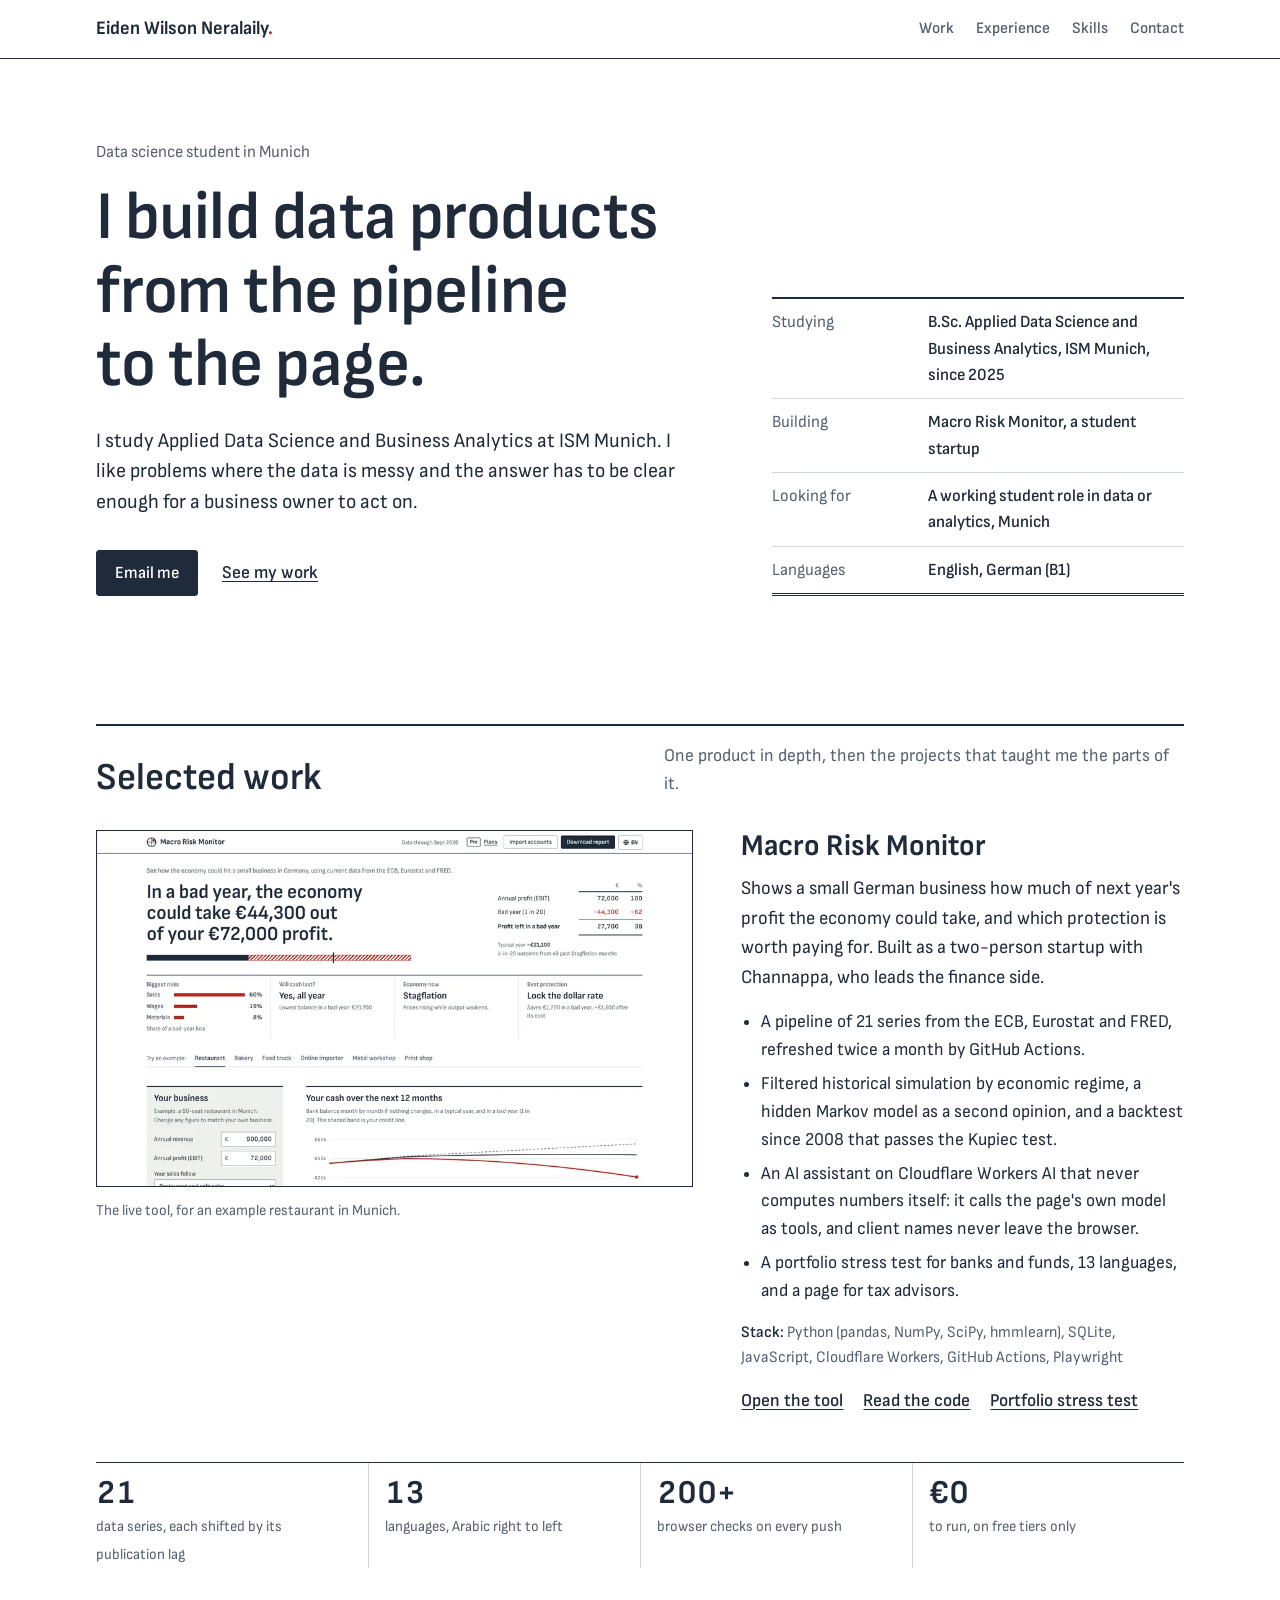
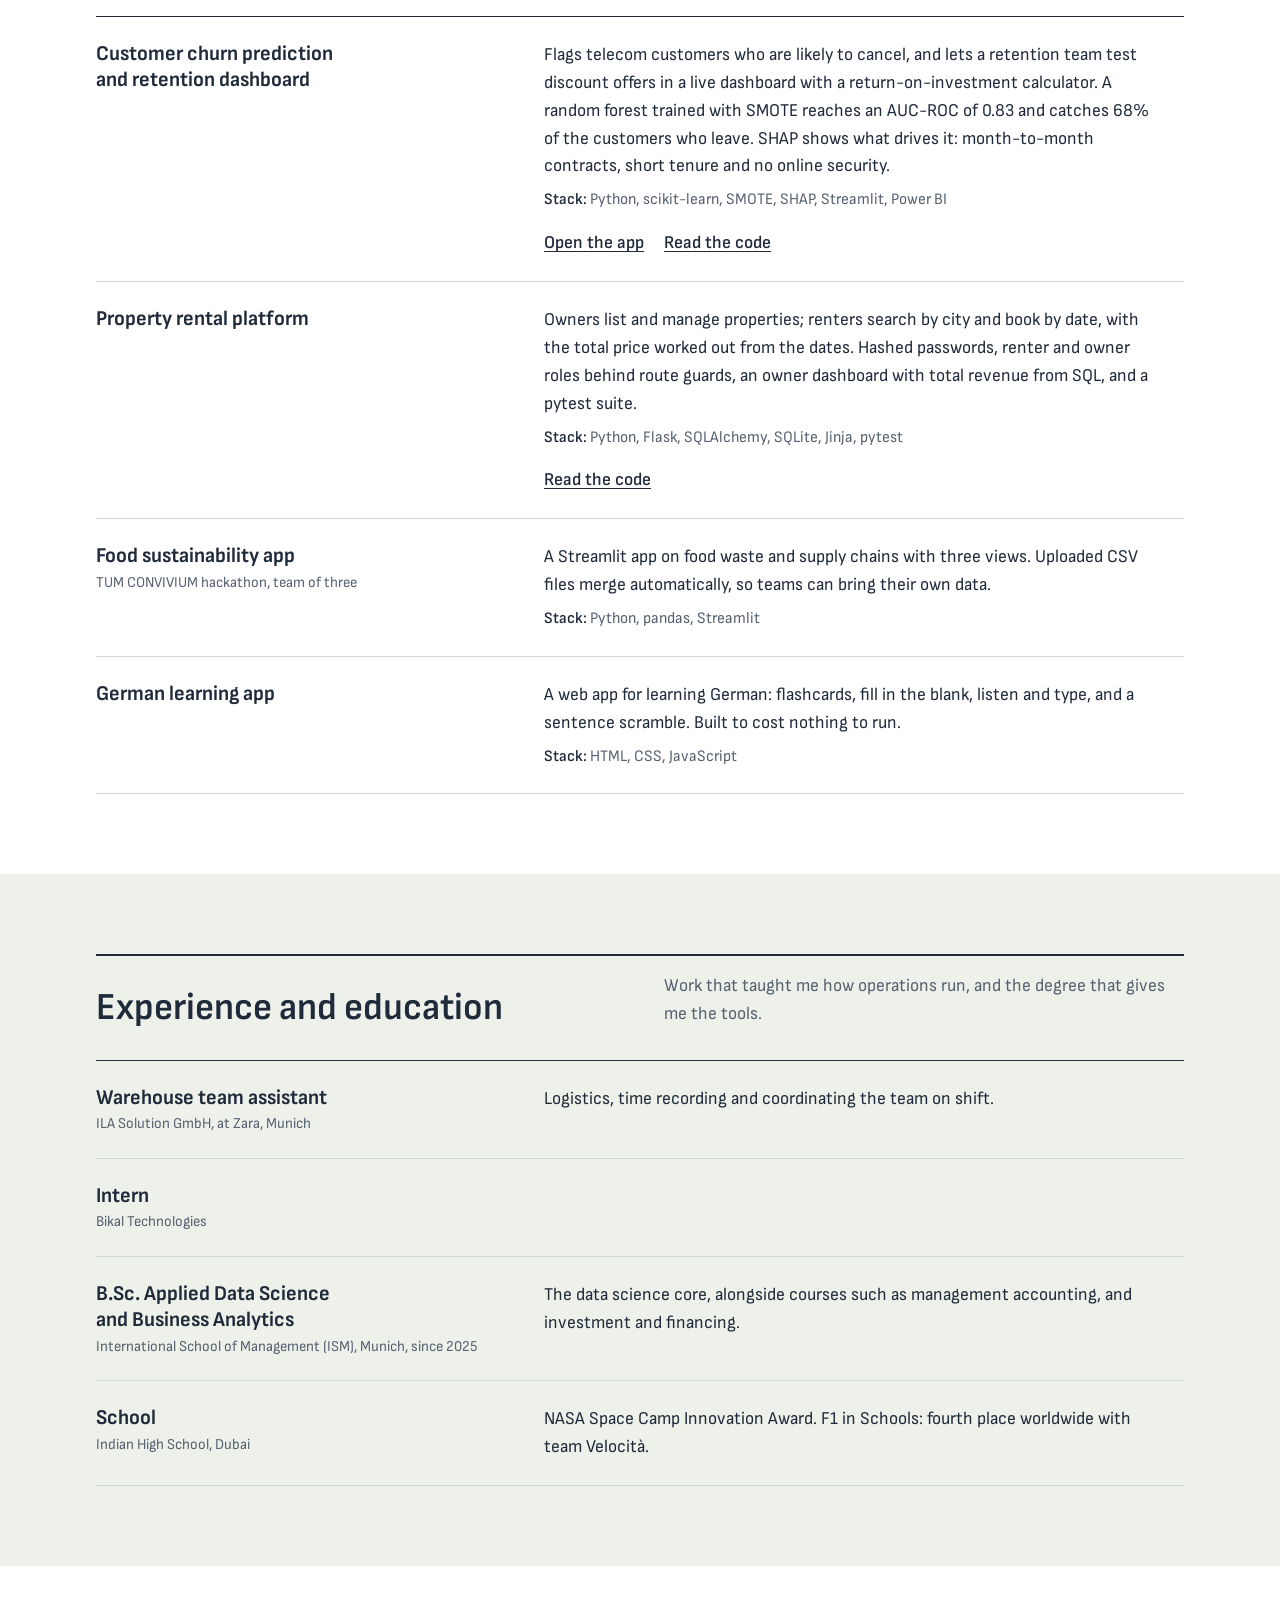
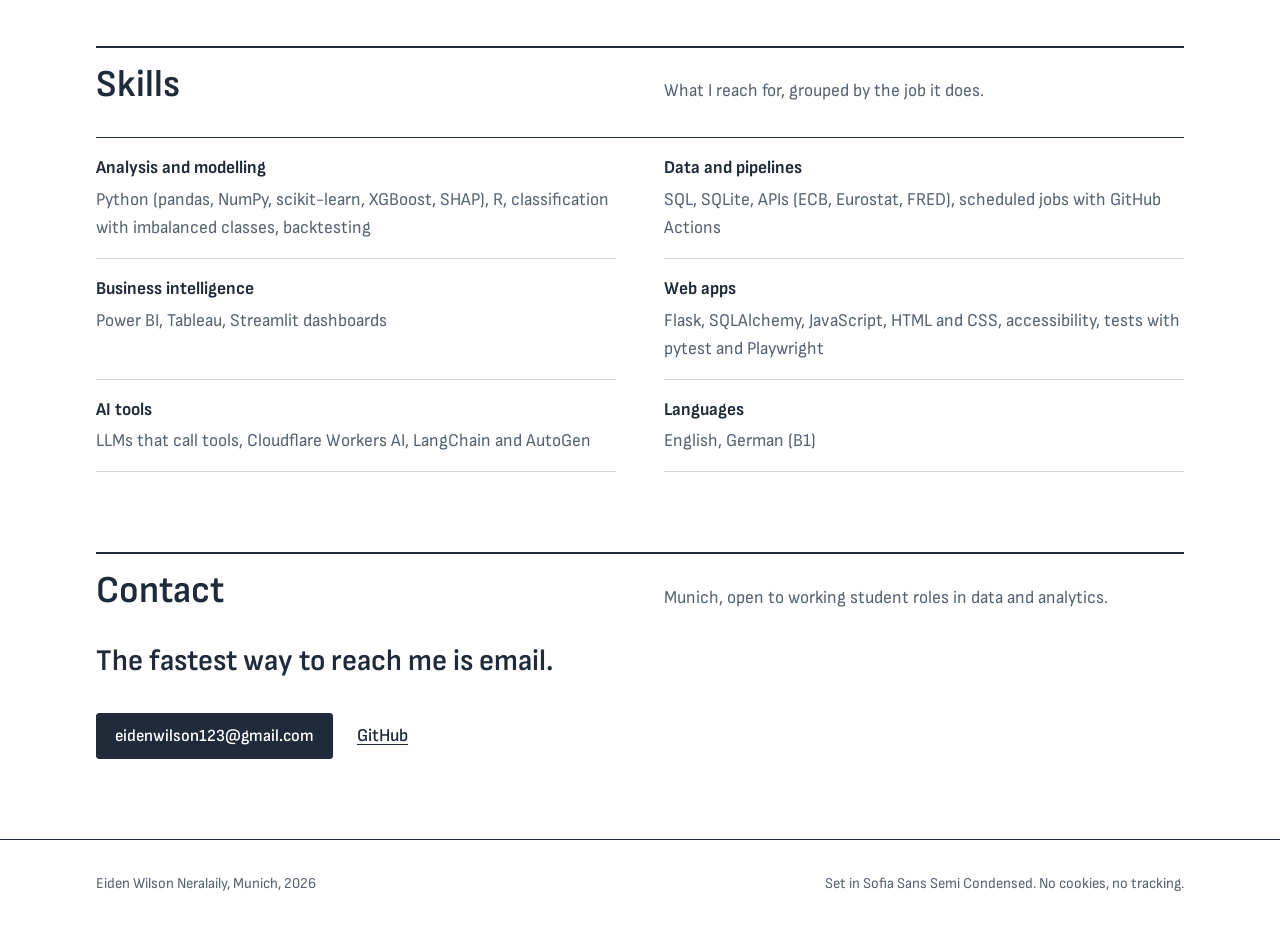
==== index.html @ e524fcc3 "Personal site: one page in the Macro Risk Monitor design Co-Authored-By: Claude Opus 5.5 <noreply@an" ====
<!doctype html>
<html lang="en">
<head>
<meta charset="utf-8">
<meta name="viewport" content="width=device-width,initial-scale=1,viewport-fit=cover">
<title>Eiden Wilson Neralaily | Data science student, Munich</title>
<meta name="description" content="Data science student at ISM Munich who builds data products end to end: pipelines, models and the web apps people use them in. Open to working student roles.">
<link rel="canonical" href="https://eidenwilson.github.io/">
<meta property="og:type" content="profile">
<meta property="og:title" content="Eiden Wilson Neralaily | Data science student, Munich">
<meta property="og:description" content="I build data products end to end, from the pipeline to the page. Open to working student roles in data and analytics in Munich.">
<meta property="og:url" content="https://eidenwilson.github.io/">
<meta property="og:image" content="https://eidenwilson.github.io/assets/img/og.png">
<meta property="og:image:width" content="1200">
<meta property="og:image:height" content="630">
<meta name="twitter:card" content="summary_large_image">
<meta name="theme-color" content="#ffffff">
<link rel="icon" href="favicon.svg" type="image/svg+xml">
<link rel="preload" href="assets/fonts/sofia-sans-semi-condensed-latin.woff2" as="font" type="font/woff2" crossorigin>
<link rel="stylesheet" href="assets/css/style.css">
<script type="application/ld+json">{"@context":"https://schema.org","@type":"Person","name":"Eiden Wilson Neralaily","url":"https://eidenwilson.github.io/","jobTitle":"Student, Applied Data Science and Business Analytics","affiliation":{"@type":"CollegeOrUniversity","name":"International School of Management (ISM), Munich"},"address":{"@type":"PostalAddress","addressLocality":"Munich","addressCountry":"DE"},"sameAs":["https://github.com/EidenWilson"],"knowsAbout":["Data science","Machine learning","Data pipelines","Business intelligence","Python","SQL","Power BI"],"knowsLanguage":["en","de"]}</script>
</head>
<body>
<a class="skip" href="#main">Skip to content</a>
<header class="bar"><div class="wrap">
  <a class="name" href="#main">Eiden Wilson Neralaily<span>.</span></a>
  <nav aria-label="Sections">
    <a href="#work">Work</a>
    <a href="#experience">Experience</a>
    <a href="#skills">Skills</a>
    <a href="#contact">Contact</a>
  </nav>
</div></header>

<main id="main">
<section class="hero">
  <div class="wrap">
    <div>
      <p class="kicker">Data science student in Munich</p>
      <h1>I build data products from the pipeline to the page.</h1>
      <p class="lead">I study Applied Data Science and Business Analytics at ISM Munich. I like problems where the data is messy and the answer has to be clear enough for a business owner to act on.</p>
      <div class="actions"><a class="btn" href="mailto:eidenwilson123@gmail.com">Email me</a><a href="#work">See my work</a></div>
    </div>
    <table class="facts">
      <caption class="sr">At a glance</caption>
      <tbody>
        <tr><th scope="row">Studying</th><td>B.Sc. Applied Data Science and Business Analytics, ISM Munich, since 2025</td></tr>
        <tr><th scope="row">Building</th><td>Macro Risk Monitor, a student startup</td></tr>
        <tr><th scope="row">Looking for</th><td>A working student role in data or analytics, Munich</td></tr>
        <tr><th scope="row">Languages</th><td>English, German (B1)</td></tr>
      </tbody>
    </table>
  </div>
</section>

<section class="sec" id="work" aria-labelledby="h-work">
  <div class="wrap">
    <div class="head"><h2 id="h-work">Selected work</h2><p>One product in depth, then the projects that taught me the parts of it.</p></div>
    <article class="lead-work" aria-labelledby="h-mrm">
      <figure class="shot">
        <picture>
          <source type="image/webp" srcset="assets/img/macro-risk-monitor-960.webp 960w, assets/img/macro-risk-monitor.webp 1440w" sizes="(max-width: 900px) 100vw, 640px">
          <img src="assets/img/macro-risk-monitor.webp" width="1440" height="860" alt="Macro Risk Monitor for an example restaurant: in a bad year the economy could take €44,300 of its €72,000 profit, written out as a statement next to the headline">
        </picture>
        <figcaption>The live tool, for an example restaurant in Munich.</figcaption>
      </figure>
      <div>
        <h3 id="h-mrm">Macro Risk Monitor</h3>
        <p class="what">Shows a small German business how much of next year's profit the economy could take, and which protection is worth paying for. Built as a two-person startup with Channappa, who leads the finance side.</p>
        <ul>
          <li>A pipeline of 21 series from the ECB, Eurostat and FRED, refreshed twice a month by GitHub Actions.</li>
          <li>Filtered historical simulation by economic regime, a hidden Markov model as a second opinion, and a backtest since 2008 that passes the Kupiec test.</li>
          <li>An AI assistant on Cloudflare Workers AI that never computes numbers itself: it calls the page's own model as tools, and client names never leave the browser.</li>
          <li>A portfolio stress test for banks and funds, 13 languages, and a page for tax advisors.</li>
        </ul>
        <p class="stack"><b>Stack:</b> Python (pandas, NumPy, SciPy, hmmlearn), SQLite, JavaScript, Cloudflare Workers, GitHub Actions, Playwright</p>
        <p class="links"><a href="https://eidenwilson.github.io/macro-risk-monitor/">Open the tool</a><a href="https://github.com/EidenWilson/macro-risk-monitor">Read the code</a><a href="https://eidenwilson.github.io/macro-risk-monitor/portfolio/">Portfolio stress test</a></p>
      </div>
    </article>
    <div class="figs" aria-label="Macro Risk Monitor in numbers">
      <div><b>21</b><span>data series, each shifted by its publication lag</span></div>
      <div><b>13</b><span>languages, Arabic right to left</span></div>
      <div><b>200+</b><span>browser checks on every push</span></div>
      <div><b>€0</b><span>to run, on free tiers only</span></div>
    </div>
    <ul class="rows">
      <li>
        <h3>Customer churn prediction and retention dashboard</h3>
        <div><p>Flags telecom customers who are likely to cancel, and lets a retention team test discount offers in a live dashboard with a return-on-investment calculator. A random forest trained with SMOTE reaches an AUC-ROC of 0.83 and catches 68% of the customers who leave. SHAP shows what drives it: month-to-month contracts, short tenure and no online security.</p>
        <p class="stack"><b>Stack:</b> Python, scikit-learn, SMOTE, SHAP, Streamlit, Power BI</p>
        <p class="links"><a href="https://customer-churn-prediction-telco-xfxatqmebefxlntqlwvkkf.streamlit.app/">Open the app</a><a href="https://github.com/EidenWilson/customer-churn-prediction-telco">Read the code</a></p></div>
      </li>
      <li>
        <h3>Property rental platform</h3>
        <div><p>Owners list and manage properties; renters search by city and book by date, with the total price worked out from the dates. Hashed passwords, renter and owner roles behind route guards, an owner dashboard with total revenue from SQL, and a pytest suite.</p>
        <p class="stack"><b>Stack:</b> Python, Flask, SQLAlchemy, SQLite, Jinja, pytest</p>
        <p class="links"><a href="https://github.com/EidenWilson/Rental-house-system">Read the code</a></p></div>
      </li>
      <li>
        <h3>Food sustainability app<span class="meta">TUM CONVIVIUM hackathon, team of three</span></h3>
        <div><p>A Streamlit app on food waste and supply chains with three views. Uploaded CSV files merge automatically, so teams can bring their own data.</p>
        <p class="stack"><b>Stack:</b> Python, pandas, Streamlit</p></div>
      </li>
      <li>
        <h3>German learning app</h3>
        <div><p>A web app for learning German: flashcards, fill in the blank, listen and type, and a sentence scramble. Built to cost nothing to run.</p>
        <p class="stack"><b>Stack:</b> HTML, CSS, JavaScript</p></div>
      </li>
    </ul>
  </div>
</section>

<section class="sec tint" id="experience" aria-labelledby="h-exp">
  <div class="wrap">
    <div class="head"><h2 id="h-exp">Experience and education</h2><p>Work that taught me how operations run, and the degree that gives me the tools.</p></div>
    <ul class="rows">
      <li><h3>Warehouse team assistant<span class="meta">ILA Solution GmbH, at Zara, Munich</span></h3><div><p>Logistics, time recording and coordinating the team on shift.</p></div></li>
      <li><h3>Intern<span class="meta">Bikal Technologies</span></h3><div></div></li>
      <li><h3>B.Sc. Applied Data Science and Business Analytics<span class="meta">International School of Management (ISM), Munich, since 2025</span></h3><div><p>The data science core, alongside courses such as management accounting, and investment and financing.</p></div></li>
      <li><h3>School<span class="meta">Indian High School, Dubai</span></h3><div><p>NASA Space Camp Innovation Award. F1 in Schools: fourth place worldwide with team Velocità.</p></div></li>
    </ul>
  </div>
</section>

<section class="sec" id="skills" aria-labelledby="h-skills">
  <div class="wrap">
    <div class="head"><h2 id="h-skills">Skills</h2><p>What I reach for, grouped by the job it does.</p></div>
    <dl class="skills">
      <div><dt>Analysis and modelling</dt><dd>Python (pandas, NumPy, scikit-learn, XGBoost, SHAP), R, classification with imbalanced classes, backtesting</dd></div>
      <div><dt>Data and pipelines</dt><dd>SQL, SQLite, APIs (ECB, Eurostat, FRED), scheduled jobs with GitHub Actions</dd></div>
      <div><dt>Business intelligence</dt><dd>Power BI, Tableau, Streamlit dashboards</dd></div>
      <div><dt>Web apps</dt><dd>Flask, SQLAlchemy, JavaScript, HTML and CSS, accessibility, tests with pytest and Playwright</dd></div>
      <div><dt>AI tools</dt><dd>LLMs that call tools, Cloudflare Workers AI, LangChain and AutoGen</dd></div>
      <div><dt>Languages</dt><dd>English, German (B1)</dd></div>
    </dl>
  </div>
</section>

<section class="sec contact" id="contact" aria-labelledby="h-contact" style="padding-top:0">
  <div class="wrap">
    <div class="head"><h2 id="h-contact">Contact</h2><p>Munich, open to working student roles in data and analytics.</p></div>
    <p class="say">The fastest way to reach me is email.</p>
    <div class="actions"><a class="btn" href="mailto:eidenwilson123@gmail.com">eidenwilson123@gmail.com</a><a href="https://github.com/EidenWilson">GitHub</a></div>
  </div>
</section>
</main>

<footer class="foot"><div class="wrap">
  <p>Eiden Wilson Neralaily, Munich, 2026</p>
  <p>Set in Sofia Sans Semi Condensed. No cookies, no tracking.</p>
</div></footer>
</body>
</html>
---- assets/css/style.css ----
/* Eiden Wilson Neralaily: personal site. Same visual system as Macro Risk Monitor, a bookkeeping sheet:
   white paper, blue-black ink, red for the one accent, ruled sections instead of cards, tabular figures.
   Sofia Sans Semi Condensed (SIL Open Font License 1.1, assets/fonts/OFL.txt) is served from this site. */
@font-face{font-family:"Sofia Sans SC";font-style:normal;font-display:swap;font-weight:1 1000;src:url(../fonts/sofia-sans-semi-condensed-latin.woff2) format("woff2");unicode-range:U+0000-00FF,U+0131,U+0152-0153,U+02BB-02BC,U+02C6,U+02DA,U+02DC,U+0304,U+0308,U+0329,U+2000-206F,U+20AC,U+2122,U+2191,U+2193,U+2212,U+2215,U+FEFF,U+FFFD}
@font-face{font-family:"Sofia Sans SC";font-style:normal;font-display:swap;font-weight:1 1000;src:url(../fonts/sofia-sans-semi-condensed-latin-ext.woff2) format("woff2");unicode-range:U+0100-02BA,U+02BD-02C5,U+02C7-02CC,U+02CE-02D7,U+02DD-02FF,U+0304,U+0308,U+0329,U+1D00-1DBF,U+1E00-1E9F,U+1EF2-1EFF,U+2020,U+20A0-20AB,U+20AD-20C0,U+2113,U+2C60-2C7F,U+A720-A7FF}

:root{
  --bg:#ffffff; --sunk:#edf1ea; --ink:#1f2a3a; --ink-2:#36445c; --muted:#566170; --line:#cfd6dc; --field-line:#8e9aa6; --red:#b3261e;
  --f:"Sofia Sans SC",ui-sans-serif,system-ui,-apple-system,"Segoe UI",sans-serif;
  --s2:8px; --s3:12px; --s4:16px; --s5:24px; --s6:32px; --s7:48px; --s8:80px; --s9:120px;
  --max:1120px;
  color-scheme:light;
}
*{box-sizing:border-box}
html{-webkit-text-size-adjust:100%;scroll-padding-top:72px}
body{margin:0;background:var(--bg);color:var(--ink);font-family:var(--f);font-size:18px;line-height:1.55}
img{display:block;max-width:100%;height:auto}
a{color:var(--ink);text-decoration:underline;text-decoration-thickness:1px;text-underline-offset:3px}
a:hover{text-decoration-thickness:2px}
:focus-visible{outline:2px solid var(--ink);outline-offset:3px}
.skip{position:absolute;left:-9999px;top:8px;background:var(--ink);color:#fff;padding:8px 12px;z-index:50;text-decoration:none}
.skip:focus{left:8px}
.wrap{max-width:var(--max);margin:0 auto;padding-left:max(16px,env(safe-area-inset-left,0px));padding-right:max(16px,env(safe-area-inset-right,0px))}
h1,h2,h3{margin:0;line-height:1.08;text-wrap:balance}
p{margin:0}

.bar{position:sticky;top:0;z-index:20;background:var(--bg);border-bottom:1px solid var(--ink)}
.bar .wrap{display:flex;align-items:center;gap:8px 24px;min-height:58px;flex-wrap:wrap;padding-block:6px}
.name{font-weight:700;font-size:19px;text-decoration:none;margin-inline-end:auto}
.name span{color:var(--red)}
.bar nav{display:flex;gap:4px 22px;flex-wrap:wrap;font-size:16px}
.bar nav a{text-decoration:none;color:var(--muted);font-weight:600;padding:6px 0}
.bar nav a:hover{color:var(--ink)}

.btn{display:inline-flex;align-items:center;justify-content:center;min-height:44px;padding:9px 18px;border-radius:3px;border:1px solid var(--ink);background:var(--ink);color:#fff;font-size:17px;font-weight:600;text-decoration:none;white-space:nowrap}
.btn:hover{background:var(--ink-2);border-color:var(--ink-2)}
.actions{display:flex;flex-wrap:wrap;align-items:center;gap:12px 24px;margin-top:var(--s6)}
.actions a:not(.btn){font-weight:600}

.hero{padding-block:var(--s8) var(--s7)}
.hero .wrap{display:grid;grid-template-columns:minmax(0,1.3fr) minmax(280px,.9fr);gap:var(--s7) var(--s8);align-items:end}
.kicker{font-size:17px;color:var(--muted);margin-bottom:var(--s4)}
h1{font-size:clamp(40px,5.6vw,68px);font-weight:650;letter-spacing:-.008em;max-width:16ch}
.lead{font-size:clamp(19px,1.6vw,21px);line-height:1.5;max-width:56ch;margin-top:var(--s5)}

/* facts set like a statement: label left, entry right, ruled */
.facts{width:100%;border-collapse:collapse;font-size:17px;border-top:2px solid var(--ink)}
.facts th,.facts td{padding:10px 0;border-bottom:1px solid var(--line);vertical-align:top;text-align:start}
.facts th{font-weight:400;color:var(--muted);width:38%;padding-inline-end:16px}
.facts td{font-weight:600}
.facts tr:last-child :is(th,td){border-bottom:3px double var(--ink)}

.sec{padding-block:var(--s8)}
.head{border-top:2px solid var(--ink);padding-top:var(--s4);display:grid;grid-template-columns:minmax(0,1fr) minmax(0,1fr);gap:var(--s4) var(--s7);align-items:end;margin-bottom:var(--s6)}
.head h2{font-size:clamp(28px,3.2vw,38px);font-weight:650}
.head p{color:var(--muted);max-width:52ch}
.tint{background:var(--sunk)}

/* the main project: the picture is the subject */
.lead-work{display:grid;grid-template-columns:minmax(0,1.35fr) minmax(0,1fr);gap:var(--s6) var(--s7);align-items:start}
.shot{margin:0}
.shot img{border:1px solid var(--ink);background:#fff}
.shot figcaption{font-size:15px;color:var(--muted);margin-top:var(--s3)}
.lead-work h3{font-size:30px;font-weight:700}
.lead-work .what{margin-top:var(--s3);font-size:19px}
.lead-work ul{margin:var(--s4) 0 0;padding-inline-start:20px;display:grid;gap:6px}
.stack{margin-top:var(--s4);font-size:16px;color:var(--muted)}
.stack b{color:var(--ink);font-weight:600}
.links{display:flex;flex-wrap:wrap;gap:6px 20px;margin-top:var(--s4);font-weight:600}
.figs{display:grid;grid-template-columns:repeat(4,minmax(0,1fr));border-top:1px solid var(--ink);margin-top:var(--s7)}
.figs div{padding:var(--s3) var(--s4) 0;border-inline-start:1px solid var(--line)}
.figs div:first-child{border-inline-start:0;padding-inline-start:0}
.figs b{display:block;font-size:clamp(26px,2.6vw,34px);line-height:1.1;font-variant-numeric:tabular-nums}
.figs span{font-size:15px;color:var(--muted)}

/* everything else: one ruled list */
.rows{list-style:none;margin:var(--s7) 0 0;padding:0;border-top:1px solid var(--ink)}
.rows li{display:grid;grid-template-columns:minmax(0,1fr) minmax(0,1.6fr);gap:var(--s3) var(--s7);padding:var(--s5) 0;border-bottom:1px solid var(--line)}
.rows h3{font-size:21px;font-weight:700;line-height:1.25}
.rows .meta{display:block;margin-top:4px;font-size:15px;color:var(--muted);font-weight:400}
.rows p{max-width:62ch}
.rows .stack{margin-top:var(--s2)}
.tint .rows{margin-top:0}

.skills{display:grid;grid-template-columns:repeat(2,minmax(0,1fr));gap:0 var(--s7);margin:0;border-top:1px solid var(--ink)}
.skills div{padding:var(--s4) 0;border-bottom:1px solid var(--line)}
.skills dt{font-weight:700}
.skills dd{margin:4px 0 0;color:var(--muted)}

.contact .say{font-size:clamp(22px,2.4vw,30px);font-weight:650;max-width:30ch;line-height:1.25}
.foot{border-top:1px solid var(--ink);padding-block:var(--s6) var(--s7);font-size:15px;color:var(--muted)}
.foot .wrap{display:flex;flex-wrap:wrap;justify-content:space-between;gap:var(--s4)}

@media (max-width:900px){
  .hero .wrap,.lead-work,.rows li,.head,.skills{grid-template-columns:minmax(0,1fr)}
  .figs{grid-template-columns:repeat(2,minmax(0,1fr))}
  .figs div{border-inline-start:0;padding-inline:0;border-top:1px solid var(--line);padding-bottom:var(--s3)}
  .figs div:nth-child(-n+2){border-top:0}
  .figs div:nth-child(even){border-inline-start:1px solid var(--line);padding-inline-start:var(--s4)}
}
@media (max-width:640px){
  body{font-size:17px}
  .bar nav{order:3;width:100%;gap:0 18px;font-size:15px}
  .sec{padding-block:var(--s7)}
  .hero{padding-top:var(--s7)}
}
@media (prefers-reduced-motion:reduce){*{transition:none!important;animation:none!important}html{scroll-behavior:auto}}
.sr{position:absolute;width:1px;height:1px;padding:0;margin:-1px;overflow:hidden;clip:rect(0 0 0 0);white-space:nowrap;border:0}
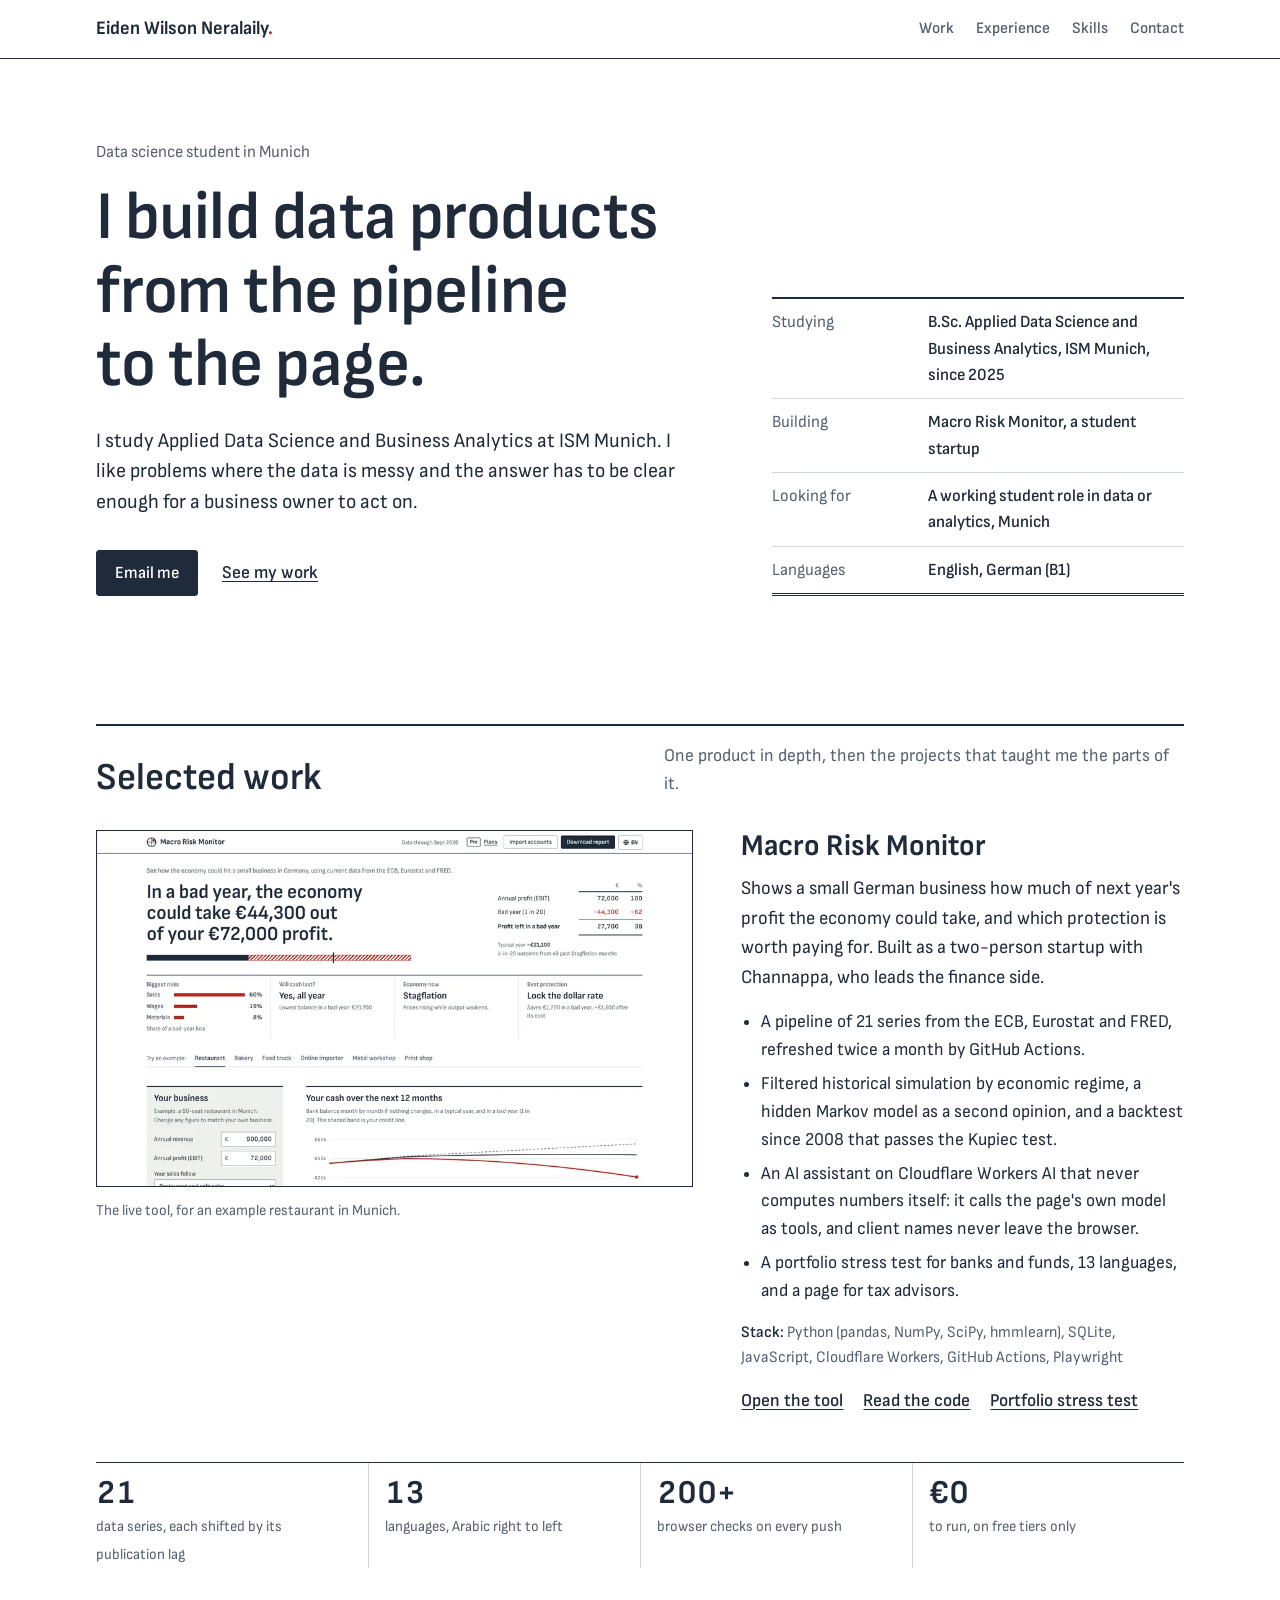
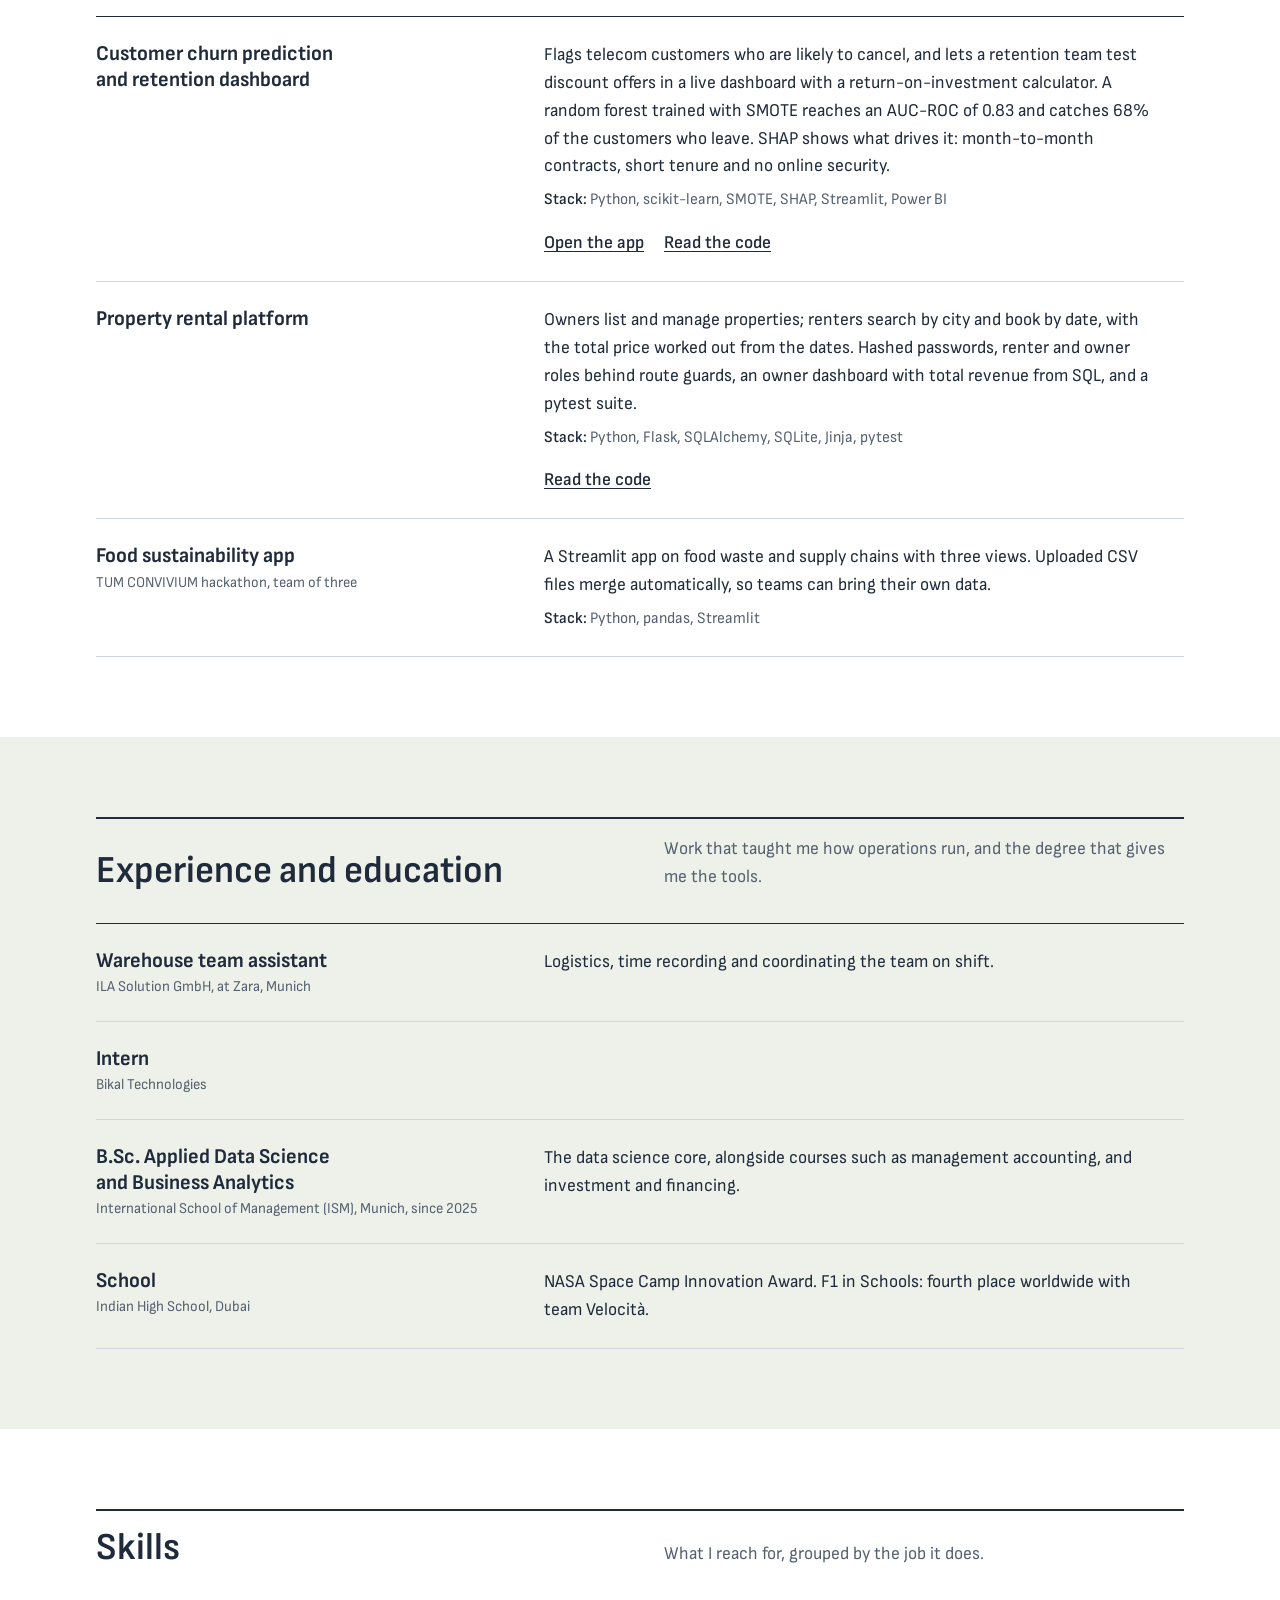
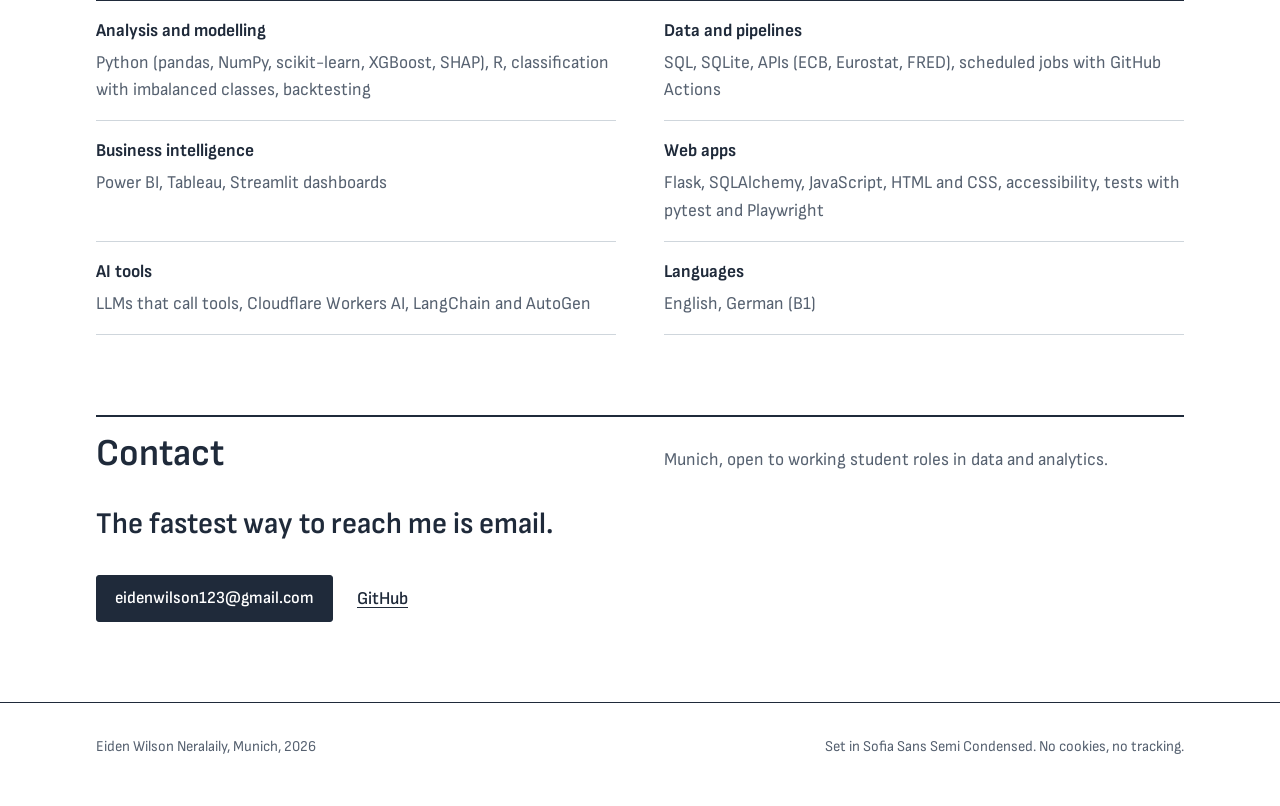
==== commit c6c89588: "Remove the German learning app from the work list Co-Authored-By: Claude Opus 5.5 <noreply@anthropic" ====
--- a/index.html
+++ b/index.html
@@ -77,7 +77,7 @@
         <p class="links"><a href="https://eidenwilson.github.io/macro-risk-monitor/">Open the tool</a><a href="https://github.com/EidenWilson/macro-risk-monitor">Read the code</a><a href="https://eidenwilson.github.io/macro-risk-monitor/portfolio/">Portfolio stress test</a></p>
       </div>
     </article>
-    <div class="figs" aria-label="Macro Risk Monitor in numbers">
+    <div class="figs" role="group" aria-label="Macro Risk Monitor in numbers">
       <div><b>21</b><span>data series, each shifted by its publication lag</span></div>
       <div><b>13</b><span>languages, Arabic right to left</span></div>
       <div><b>200+</b><span>browser checks on every push</span></div>
@@ -100,11 +100,6 @@
         <h3>Food sustainability app<span class="meta">TUM CONVIVIUM hackathon, team of three</span></h3>
         <div><p>A Streamlit app on food waste and supply chains with three views. Uploaded CSV files merge automatically, so teams can bring their own data.</p>
         <p class="stack"><b>Stack:</b> Python, pandas, Streamlit</p></div>
-      </li>
-      <li>
-        <h3>German learning app</h3>
-        <div><p>A web app for learning German: flashcards, fill in the blank, listen and type, and a sentence scramble. Built to cost nothing to run.</p>
-        <p class="stack"><b>Stack:</b> HTML, CSS, JavaScript</p></div>
       </li>
     </ul>
   </div>
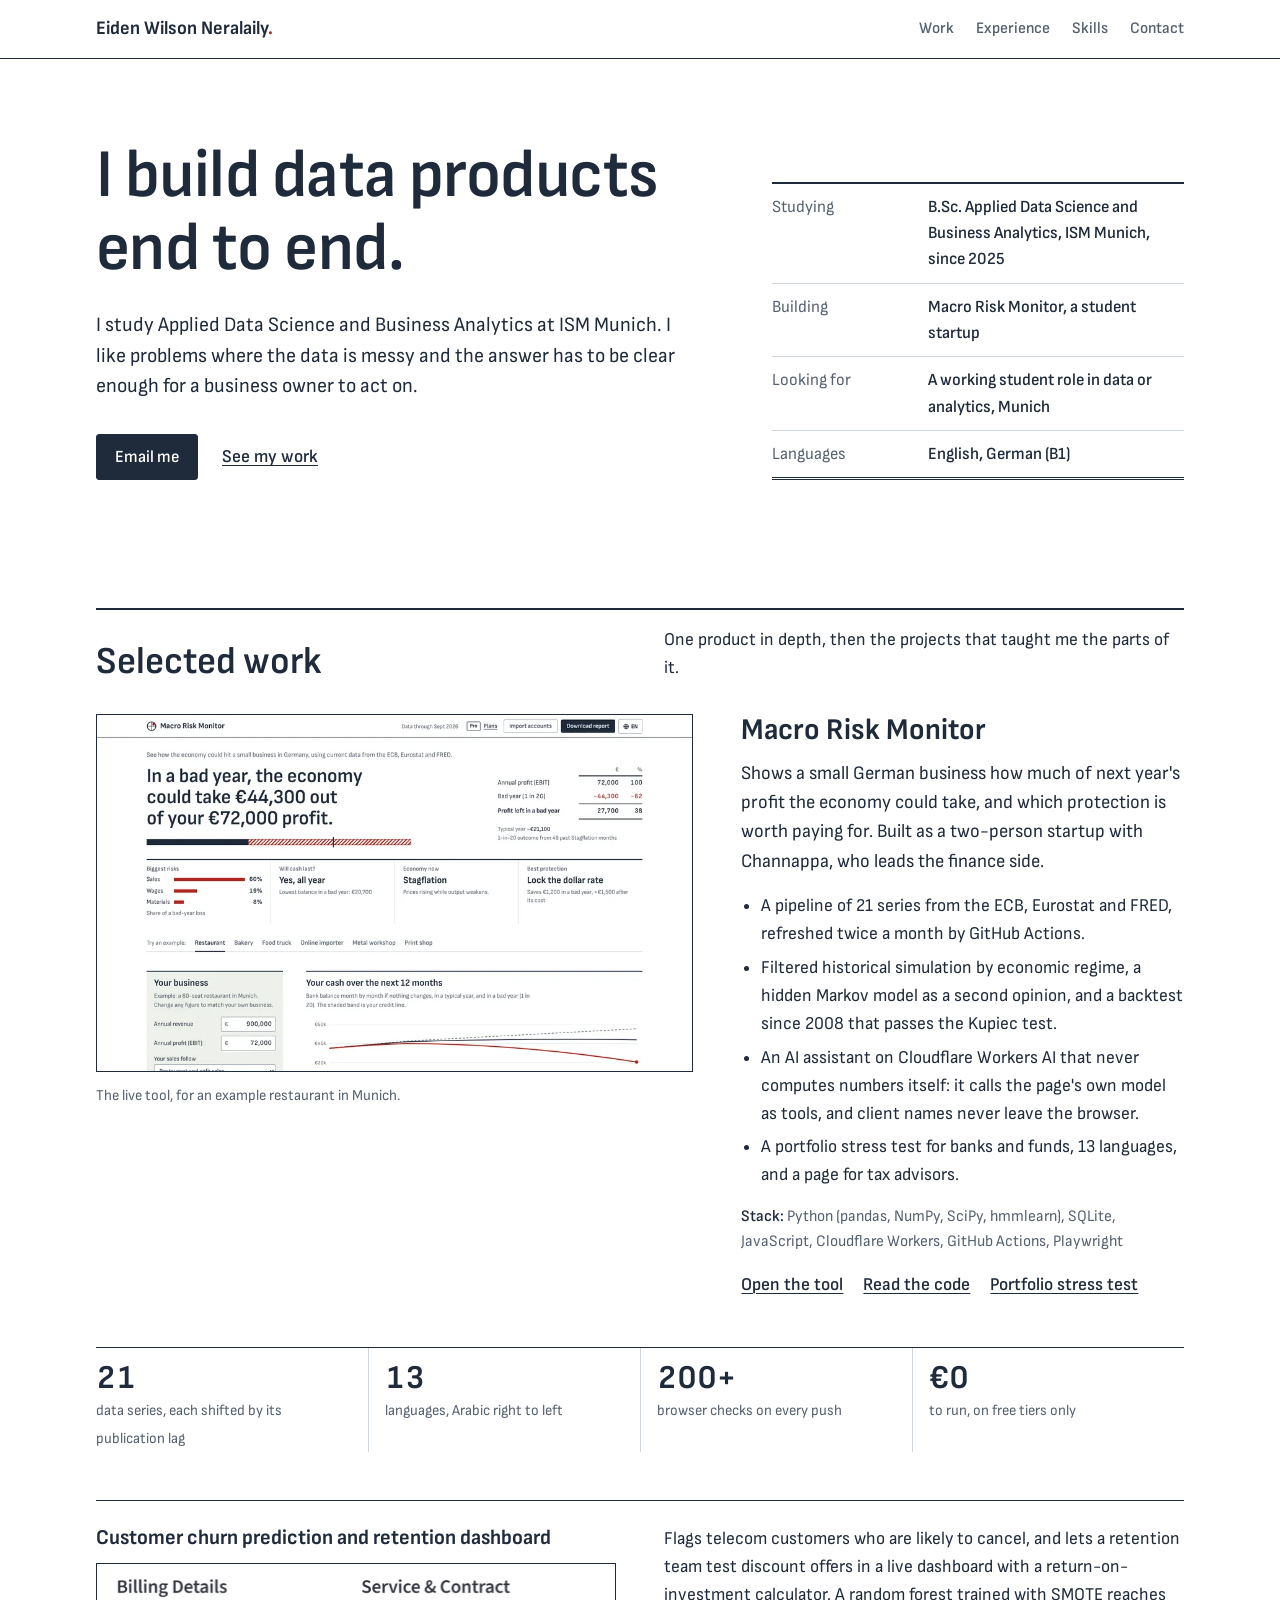
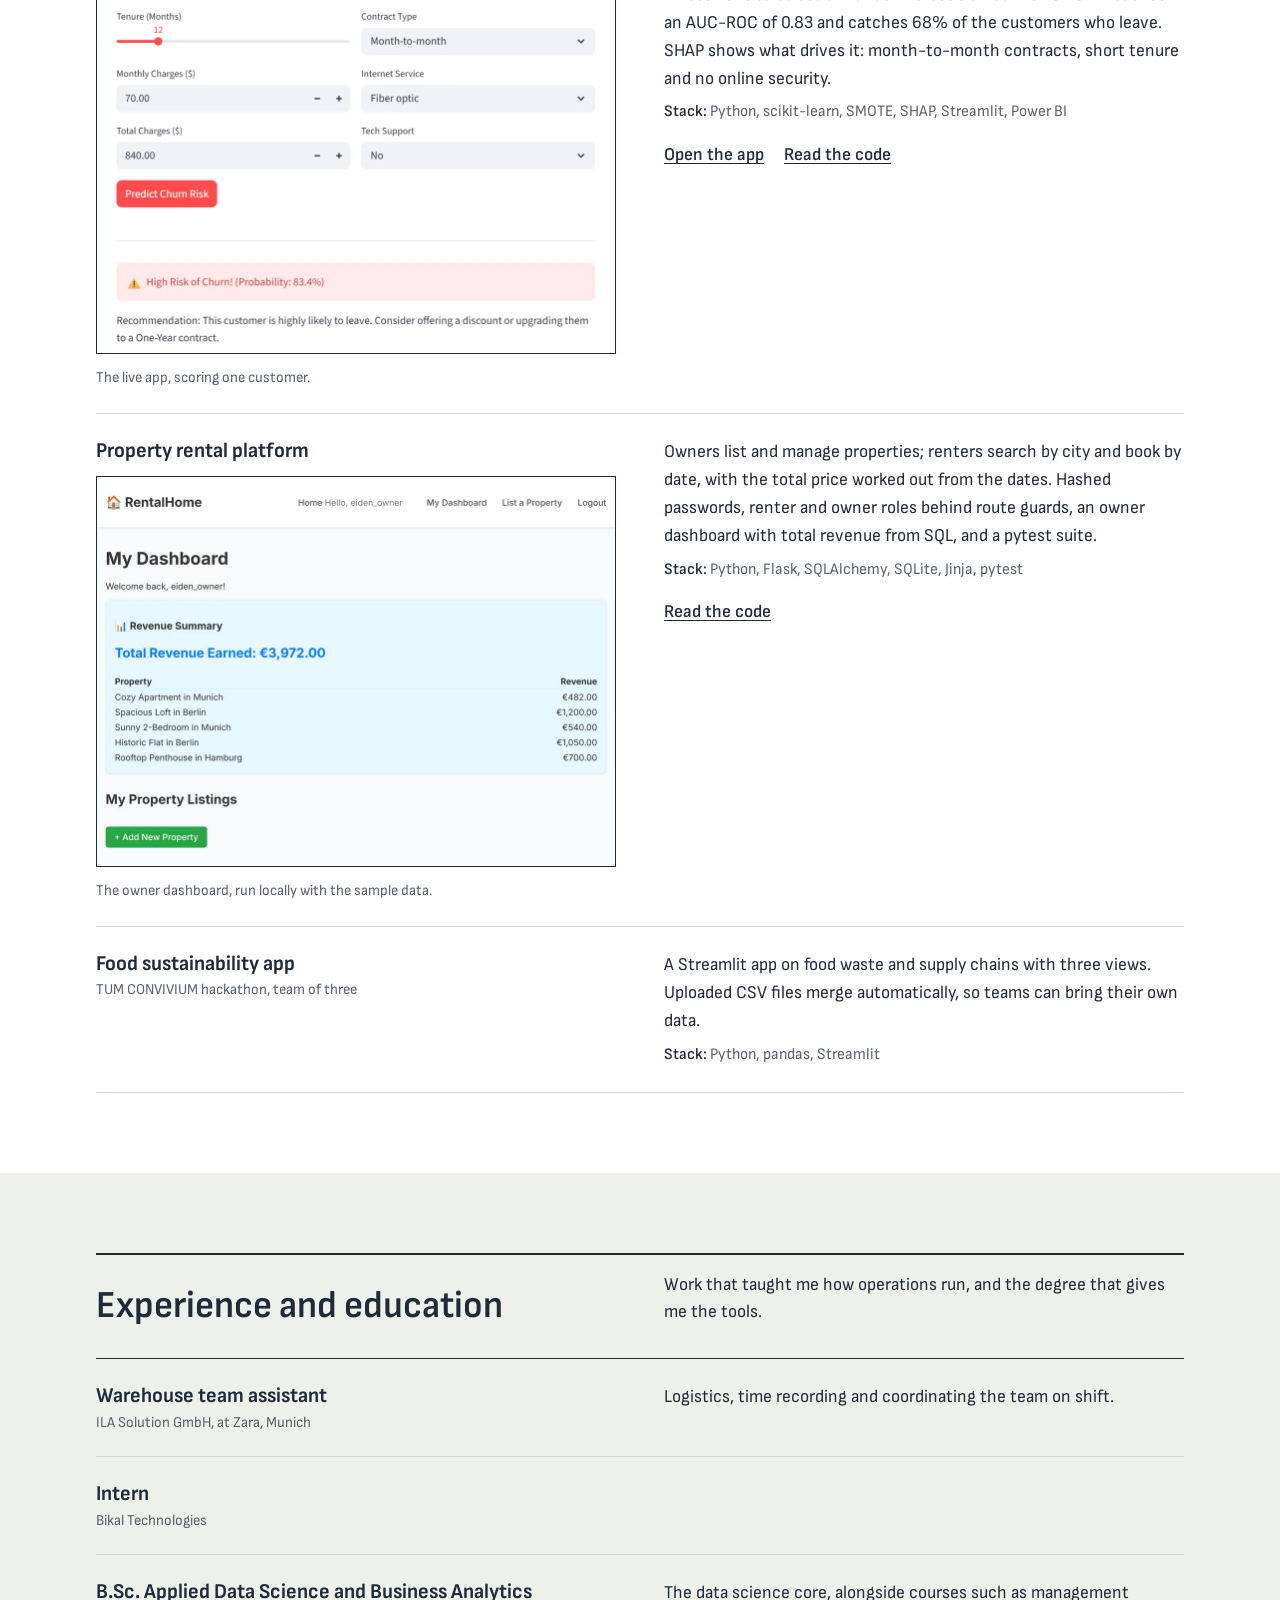
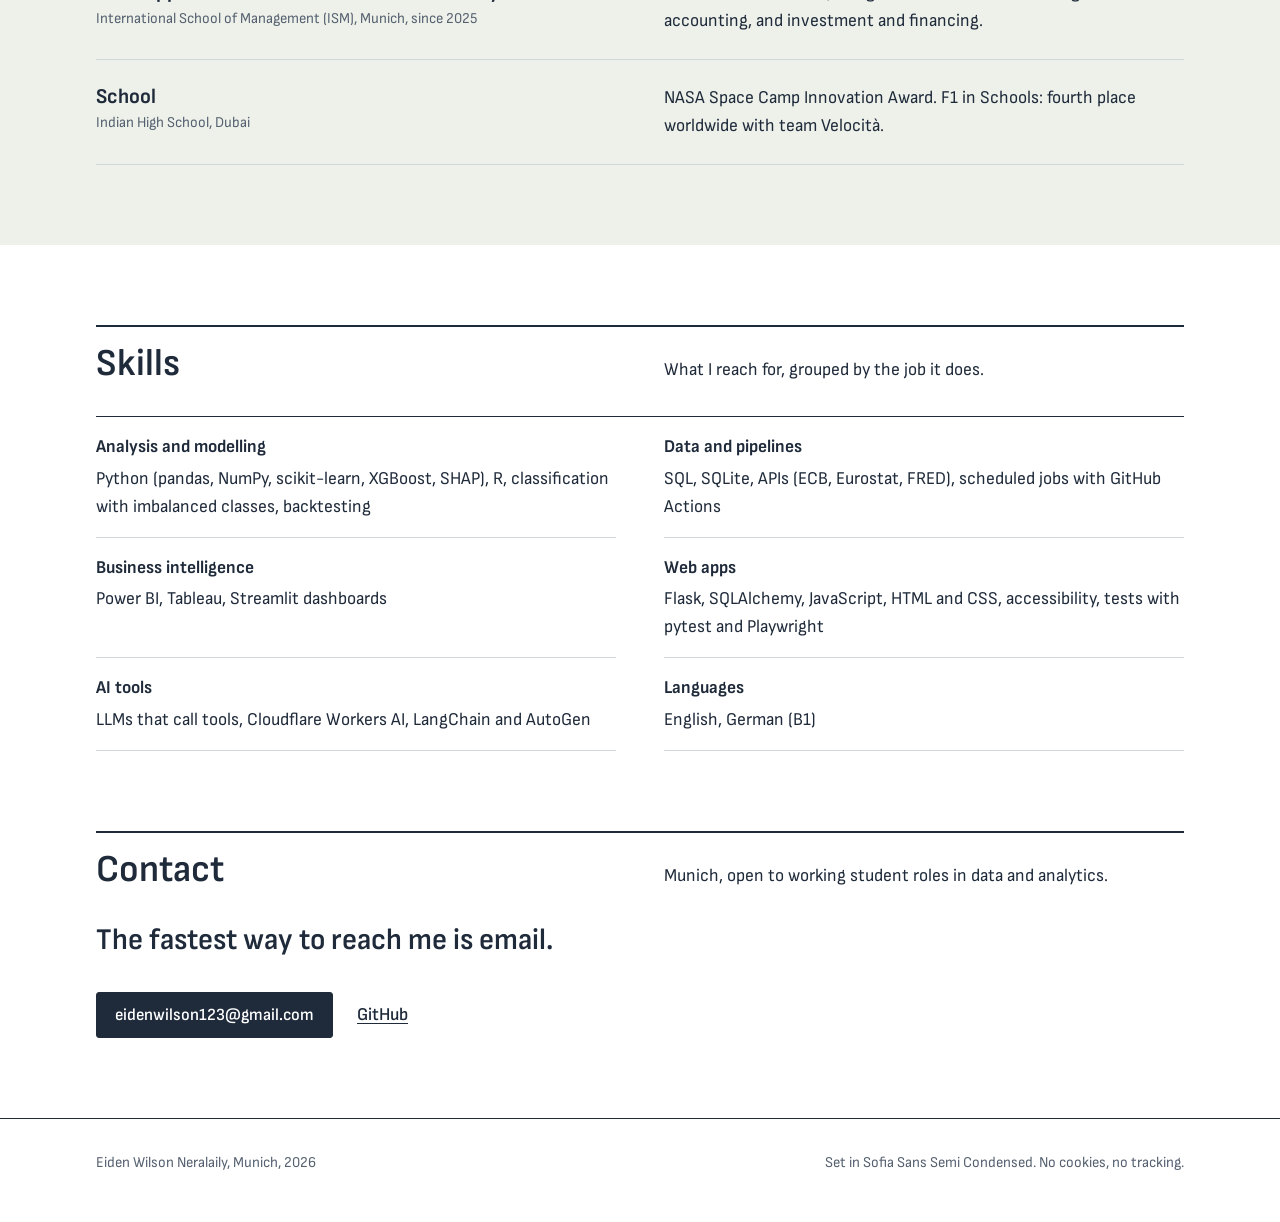
==== commit 27032ada: "Two-line headline, full-ink text, screenshots of two more projects - The label above the headline is" ====
--- a/index.html
+++ b/index.html
@@ -36,8 +36,7 @@
 <section class="hero">
   <div class="wrap">
     <div>
-      <p class="kicker">Data science student in Munich</p>
-      <h1>I build data products from the pipeline to the page.</h1>
+      <h1>I build data products end to end.</h1>
       <p class="lead">I study Applied Data Science and Business Analytics at ISM Munich. I like problems where the data is messy and the answer has to be clear enough for a business owner to act on.</p>
       <div class="actions"><a class="btn" href="mailto:eidenwilson123@gmail.com">Email me</a><a href="#work">See my work</a></div>
     </div>
@@ -84,14 +83,22 @@
       <div><b>€0</b><span>to run, on free tiers only</span></div>
     </div>
     <ul class="rows">
-      <li>
+      <li class="has-shot">
         <h3>Customer churn prediction and retention dashboard</h3>
+        <figure class="shot">
+          <img src="assets/img/churn-app.webp" width="1040" height="780" loading="lazy" decoding="async" alt="The churn app scoring one customer with a month-to-month contract, fibre internet and 12 months of tenure: high risk of churn at 83.4%, with the advice to offer a discount or a one-year contract">
+          <figcaption>The live app, scoring one customer.</figcaption>
+        </figure>
         <div><p>Flags telecom customers who are likely to cancel, and lets a retention team test discount offers in a live dashboard with a return-on-investment calculator. A random forest trained with SMOTE reaches an AUC-ROC of 0.83 and catches 68% of the customers who leave. SHAP shows what drives it: month-to-month contracts, short tenure and no online security.</p>
         <p class="stack"><b>Stack:</b> Python, scikit-learn, SMOTE, SHAP, Streamlit, Power BI</p>
         <p class="links"><a href="https://customer-churn-prediction-telco-xfxatqmebefxlntqlwvkkf.streamlit.app/">Open the app</a><a href="https://github.com/EidenWilson/customer-churn-prediction-telco">Read the code</a></p></div>
       </li>
-      <li>
+      <li class="has-shot">
         <h3>Property rental platform</h3>
+        <figure class="shot">
+          <img src="assets/img/rental-dashboard.webp" width="1040" height="780" loading="lazy" decoding="async" alt="Owner dashboard of the rental platform: total revenue earned of €3,972 and the revenue for each property, both computed in SQL">
+          <figcaption>The owner dashboard, run locally with the sample data.</figcaption>
+        </figure>
         <div><p>Owners list and manage properties; renters search by city and book by date, with the total price worked out from the dates. Hashed passwords, renter and owner roles behind route guards, an owner dashboard with total revenue from SQL, and a pytest suite.</p>
         <p class="stack"><b>Stack:</b> Python, Flask, SQLAlchemy, SQLite, Jinja, pytest</p>
         <p class="links"><a href="https://github.com/EidenWilson/Rental-house-system">Read the code</a></p></div>
--- a/assets/css/style.css
+++ b/assets/css/style.css
@@ -39,7 +39,6 @@
 
 .hero{padding-block:var(--s8) var(--s7)}
 .hero .wrap{display:grid;grid-template-columns:minmax(0,1.3fr) minmax(280px,.9fr);gap:var(--s7) var(--s8);align-items:end}
-.kicker{font-size:17px;color:var(--muted);margin-bottom:var(--s4)}
 h1{font-size:clamp(40px,5.6vw,68px);font-weight:650;letter-spacing:-.008em;max-width:16ch}
 .lead{font-size:clamp(19px,1.6vw,21px);line-height:1.5;max-width:56ch;margin-top:var(--s5)}
 
@@ -53,7 +52,7 @@
 .sec{padding-block:var(--s8)}
 .head{border-top:2px solid var(--ink);padding-top:var(--s4);display:grid;grid-template-columns:minmax(0,1fr) minmax(0,1fr);gap:var(--s4) var(--s7);align-items:end;margin-bottom:var(--s6)}
 .head h2{font-size:clamp(28px,3.2vw,38px);font-weight:650}
-.head p{color:var(--muted);max-width:52ch}
+.head p{max-width:52ch}
 .tint{background:var(--sunk)}
 
 /* the main project: the picture is the subject */
@@ -75,17 +74,21 @@
 
 /* everything else: one ruled list */
 .rows{list-style:none;margin:var(--s7) 0 0;padding:0;border-top:1px solid var(--ink)}
-.rows li{display:grid;grid-template-columns:minmax(0,1fr) minmax(0,1.6fr);gap:var(--s3) var(--s7);padding:var(--s5) 0;border-bottom:1px solid var(--line)}
+.rows li{display:grid;grid-template-columns:minmax(0,1fr) minmax(0,1fr);gap:var(--s3) var(--s7);padding:var(--s5) 0;border-bottom:1px solid var(--line)}
 .rows h3{font-size:21px;font-weight:700;line-height:1.25}
 .rows .meta{display:block;margin-top:4px;font-size:15px;color:var(--muted);font-weight:400}
 .rows p{max-width:62ch}
 .rows .stack{margin-top:var(--s2)}
 .tint .rows{margin-top:0}
+/* a project with a picture: title and picture on the left, the entry on the right */
+.rows li.has-shot{grid-template-rows:auto 1fr;align-items:start}
+.has-shot > h3,.has-shot > .shot{grid-column:1}
+.has-shot > div{grid-column:2;grid-row:1 / span 2}
 
 .skills{display:grid;grid-template-columns:repeat(2,minmax(0,1fr));gap:0 var(--s7);margin:0;border-top:1px solid var(--ink)}
 .skills div{padding:var(--s4) 0;border-bottom:1px solid var(--line)}
 .skills dt{font-weight:700}
-.skills dd{margin:4px 0 0;color:var(--muted)}
+.skills dd{margin:4px 0 0}
 
 .contact .say{font-size:clamp(22px,2.4vw,30px);font-weight:650;max-width:30ch;line-height:1.25}
 .foot{border-top:1px solid var(--ink);padding-block:var(--s6) var(--s7);font-size:15px;color:var(--muted)}
@@ -93,6 +96,8 @@
 
 @media (max-width:900px){
   .hero .wrap,.lead-work,.rows li,.head,.skills{grid-template-columns:minmax(0,1fr)}
+  .rows li.has-shot{grid-template-rows:none}
+  .rows li.has-shot > *{grid-column:1;grid-row:auto}
   .figs{grid-template-columns:repeat(2,minmax(0,1fr))}
   .figs div{border-inline-start:0;padding-inline:0;border-top:1px solid var(--line);padding-bottom:var(--s3)}
   .figs div:nth-child(-n+2){border-top:0}
@@ -100,6 +105,7 @@
 }
 @media (max-width:640px){
   body{font-size:17px}
+  h1{font-size:min(40px,10.2vw)}
   .bar nav{order:3;width:100%;gap:0 18px;font-size:15px}
   .sec{padding-block:var(--s7)}
   .hero{padding-top:var(--s7)}
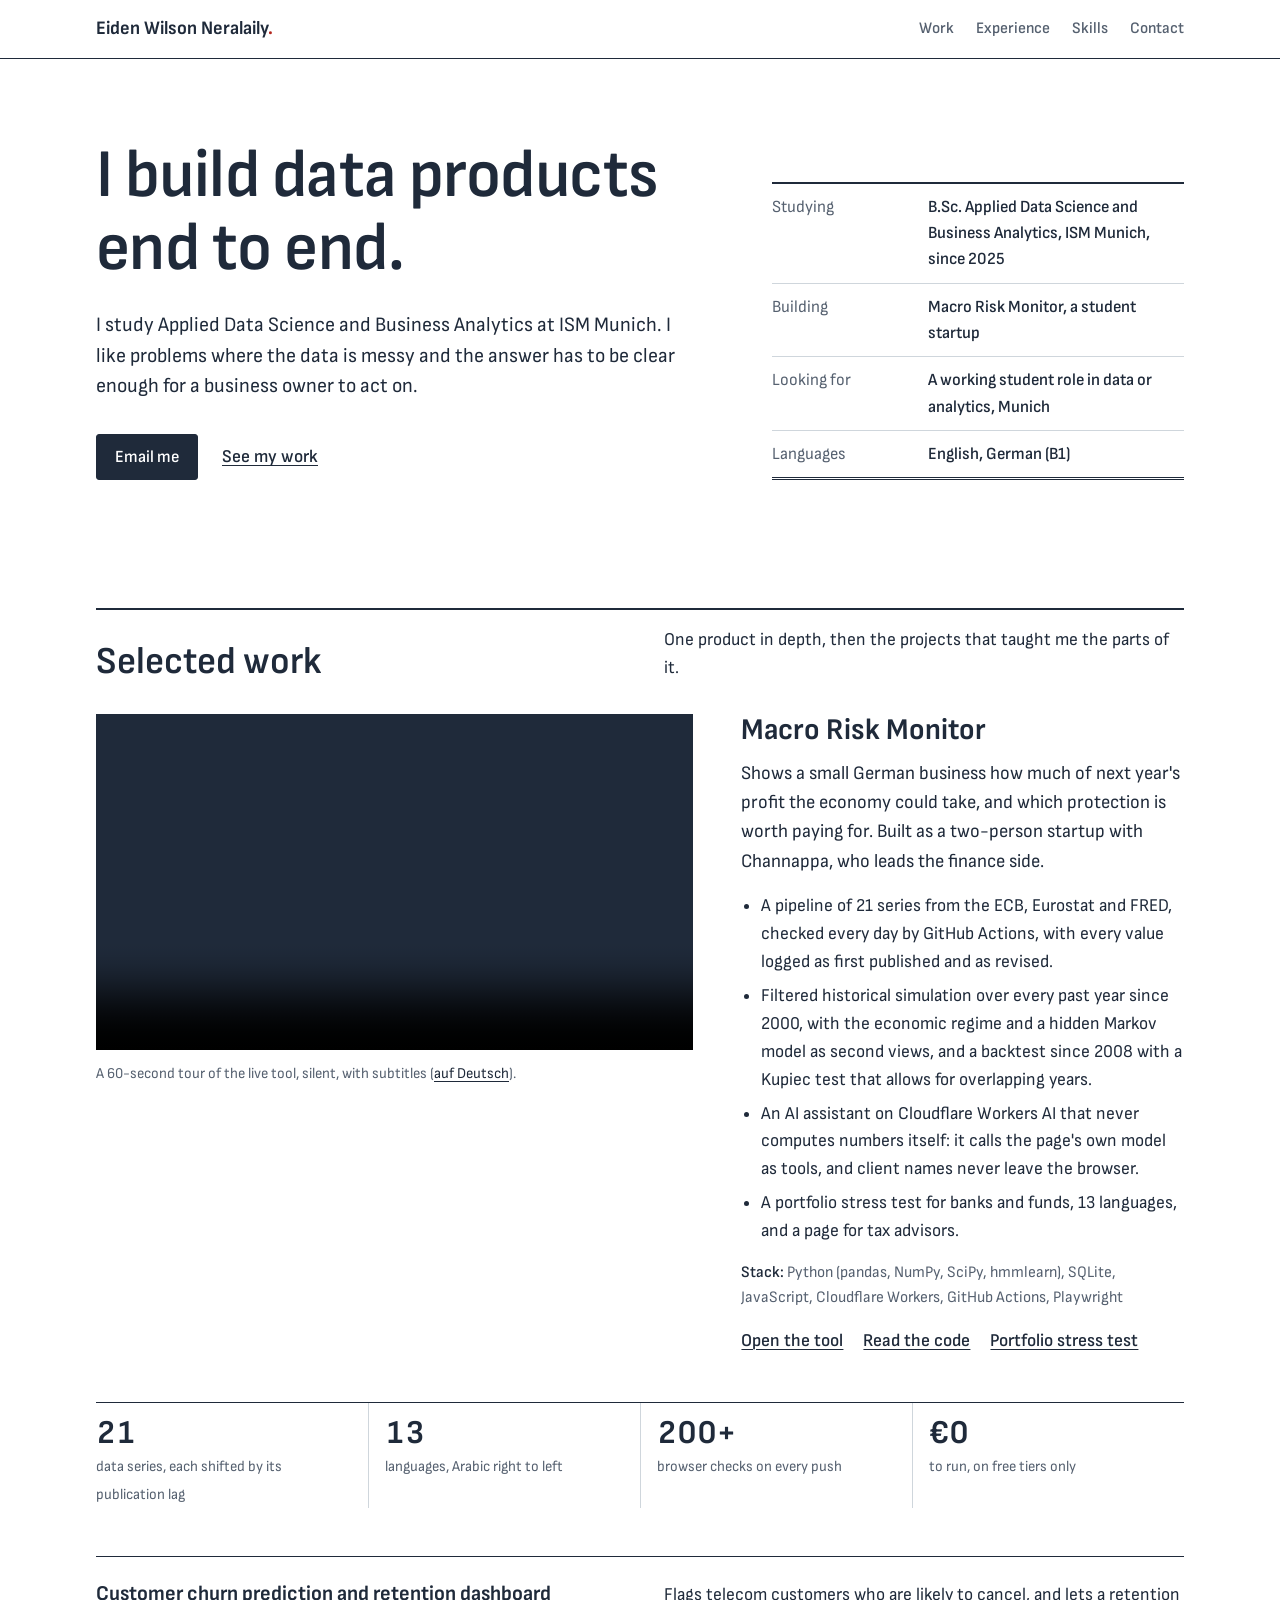
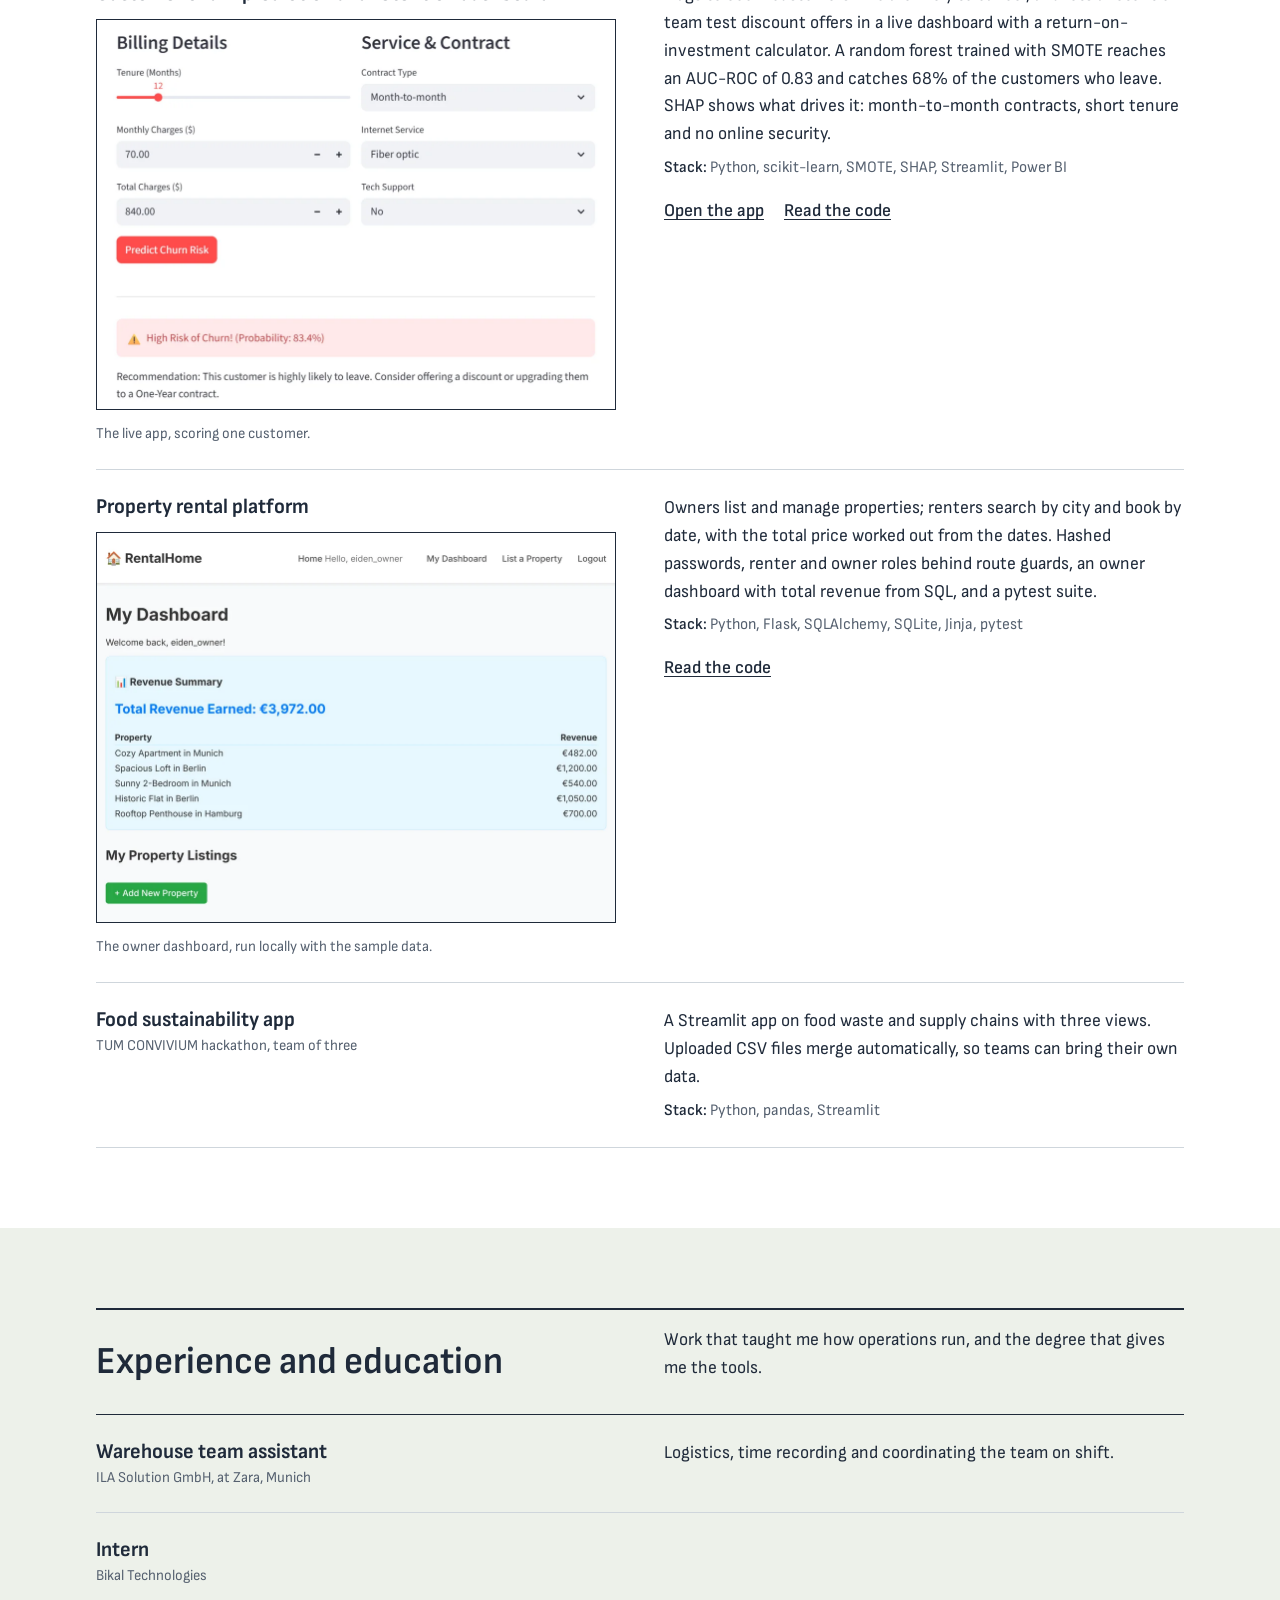
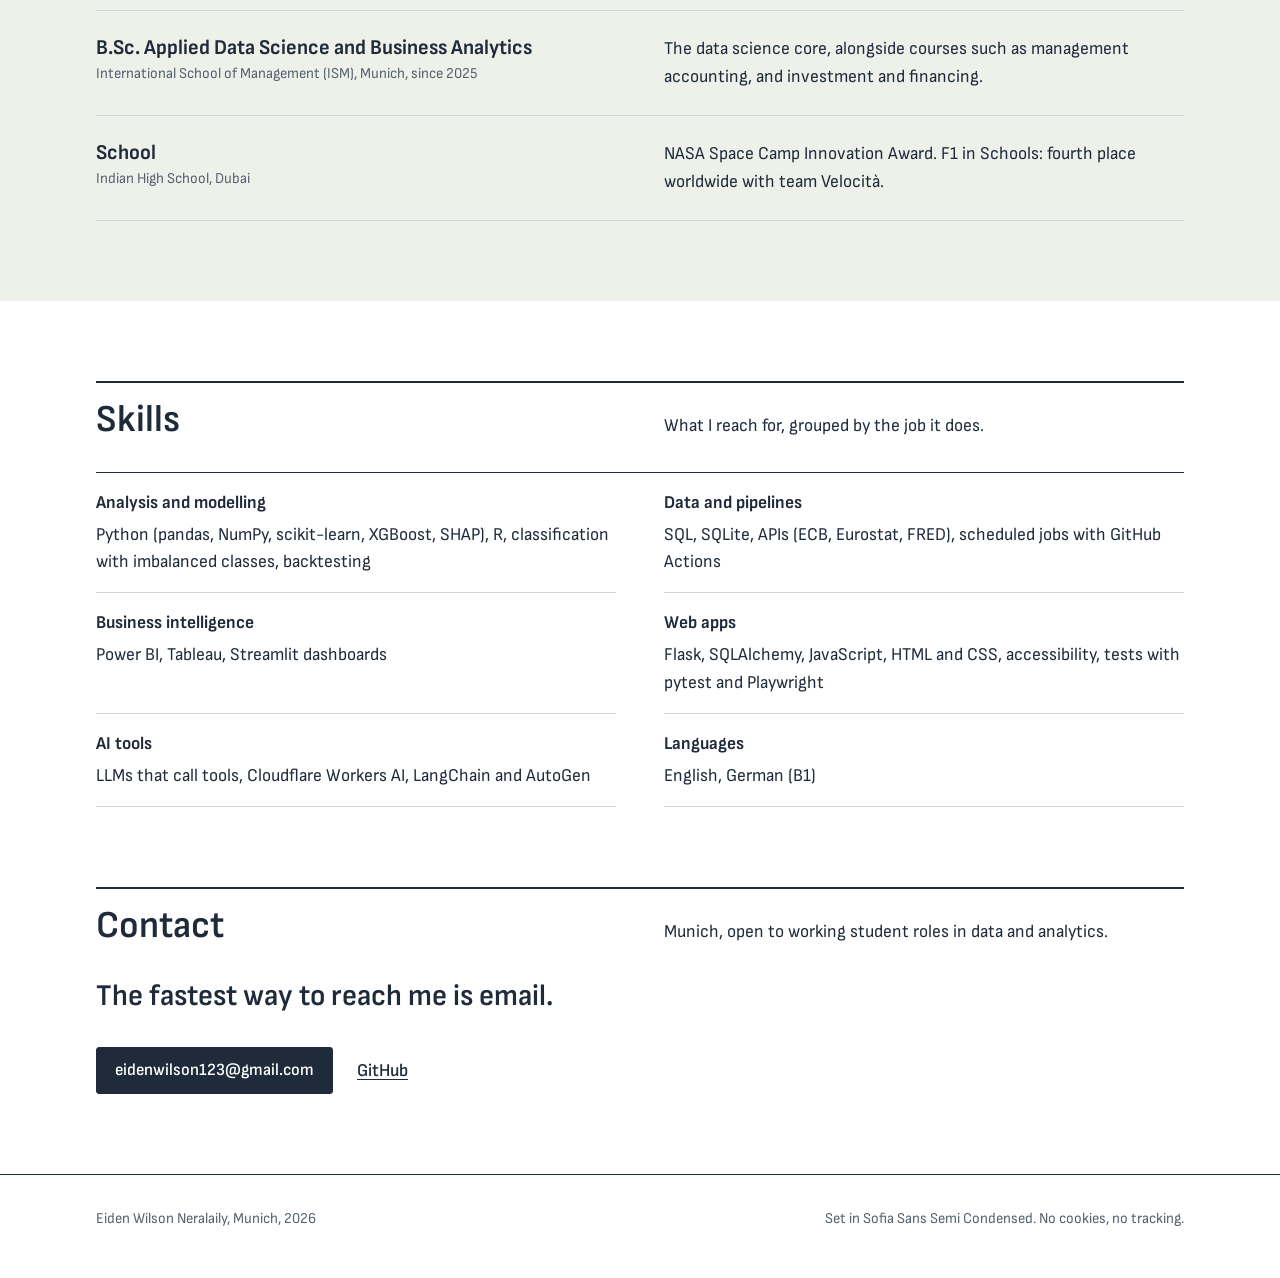
==== commit fef4779d: "Macro Risk Monitor: the 60-second demo with subtitles Replaces the screenshot with the captioned dem" ====
--- a/index.html
+++ b/index.html
@@ -57,18 +57,17 @@
     <div class="head"><h2 id="h-work">Selected work</h2><p>One product in depth, then the projects that taught me the parts of it.</p></div>
     <article class="lead-work" aria-labelledby="h-mrm">
       <figure class="shot">
-        <picture>
-          <source type="image/webp" srcset="assets/img/macro-risk-monitor-960.webp 960w, assets/img/macro-risk-monitor.webp 1440w" sizes="(max-width: 900px) 100vw, 640px">
-          <img src="assets/img/macro-risk-monitor.webp" width="1440" height="860" alt="Macro Risk Monitor for an example restaurant: in a bad year the economy could take €44,300 of its €72,000 profit, written out as a statement next to the headline">
-        </picture>
-        <figcaption>The live tool, for an example restaurant in Munich.</figcaption>
+        <video controls muted playsinline preload="none" width="1920" height="1080" poster="/macro-risk-monitor/assets/video/demo-en.jpg" aria-label="A 60-second demo of the Macro Risk Monitor, silent, with English subtitles: the answer for an example restaurant, a DATEV import, past shocks, protection, the AI assistant and the client ranking for tax advisors">
+          <source src="/macro-risk-monitor/assets/video/demo-en.mp4" type="video/mp4">
+        </video>
+        <figcaption>A 60-second tour of the live tool, silent, with subtitles (<a href="/macro-risk-monitor/assets/video/demo-de.mp4">auf Deutsch</a>).</figcaption>
       </figure>
       <div>
         <h3 id="h-mrm">Macro Risk Monitor</h3>
         <p class="what">Shows a small German business how much of next year's profit the economy could take, and which protection is worth paying for. Built as a two-person startup with Channappa, who leads the finance side.</p>
         <ul>
-          <li>A pipeline of 21 series from the ECB, Eurostat and FRED, refreshed twice a month by GitHub Actions.</li>
-          <li>Filtered historical simulation by economic regime, a hidden Markov model as a second opinion, and a backtest since 2008 that passes the Kupiec test.</li>
+          <li>A pipeline of 21 series from the ECB, Eurostat and FRED, checked every day by GitHub Actions, with every value logged as first published and as revised.</li>
+          <li>Filtered historical simulation over every past year since 2000, with the economic regime and a hidden Markov model as second views, and a backtest since 2008 with a Kupiec test that allows for overlapping years.</li>
           <li>An AI assistant on Cloudflare Workers AI that never computes numbers itself: it calls the page's own model as tools, and client names never leave the browser.</li>
           <li>A portfolio stress test for banks and funds, 13 languages, and a page for tax advisors.</li>
         </ul>
--- a/assets/css/style.css
+++ b/assets/css/style.css
@@ -5,7 +5,8 @@
 @font-face{font-family:"Sofia Sans SC";font-style:normal;font-display:swap;font-weight:1 1000;src:url(../fonts/sofia-sans-semi-condensed-latin-ext.woff2) format("woff2");unicode-range:U+0100-02BA,U+02BD-02C5,U+02C7-02CC,U+02CE-02D7,U+02DD-02FF,U+0304,U+0308,U+0329,U+1D00-1DBF,U+1E00-1E9F,U+1EF2-1EFF,U+2020,U+20A0-20AB,U+20AD-20C0,U+2113,U+2C60-2C7F,U+A720-A7FF}
 
 :root{
-  --bg:#ffffff; --sunk:#edf1ea; --ink:#1f2a3a; --ink-2:#36445c; --muted:#566170; --line:#cfd6dc; --field-line:#8e9aa6; --red:#b3261e;
+  /* six colours, the same as Macro Risk Monitor: paper, ink, grey for secondary text, hairlines, the form tint, red */
+  --bg:#ffffff; --ink:#1f2a3a; --muted:#566170; --line:#cfd6dc; --sunk:#edf1ea; --red:#b3261e;
   --f:"Sofia Sans SC",ui-sans-serif,system-ui,-apple-system,"Segoe UI",sans-serif;
   --s2:8px; --s3:12px; --s4:16px; --s5:24px; --s6:32px; --s7:48px; --s8:80px; --s9:120px;
   --max:1120px;
@@ -33,7 +34,7 @@
 .bar nav a:hover{color:var(--ink)}
 
 .btn{display:inline-flex;align-items:center;justify-content:center;min-height:44px;padding:9px 18px;border-radius:3px;border:1px solid var(--ink);background:var(--ink);color:#fff;font-size:17px;font-weight:600;text-decoration:none;white-space:nowrap}
-.btn:hover{background:var(--ink-2);border-color:var(--ink-2)}
+.btn:hover{opacity:.85}
 .actions{display:flex;flex-wrap:wrap;align-items:center;gap:12px 24px;margin-top:var(--s6)}
 .actions a:not(.btn){font-weight:600}
 
@@ -59,6 +60,7 @@
 .lead-work{display:grid;grid-template-columns:minmax(0,1.35fr) minmax(0,1fr);gap:var(--s6) var(--s7);align-items:start}
 .shot{margin:0}
 .shot img{border:1px solid var(--ink);background:#fff}
+.shot video{display:block;width:100%;height:auto;aspect-ratio:16/9;background:var(--ink)}
 .shot figcaption{font-size:15px;color:var(--muted);margin-top:var(--s3)}
 .lead-work h3{font-size:30px;font-weight:700}
 .lead-work .what{margin-top:var(--s3);font-size:19px}
